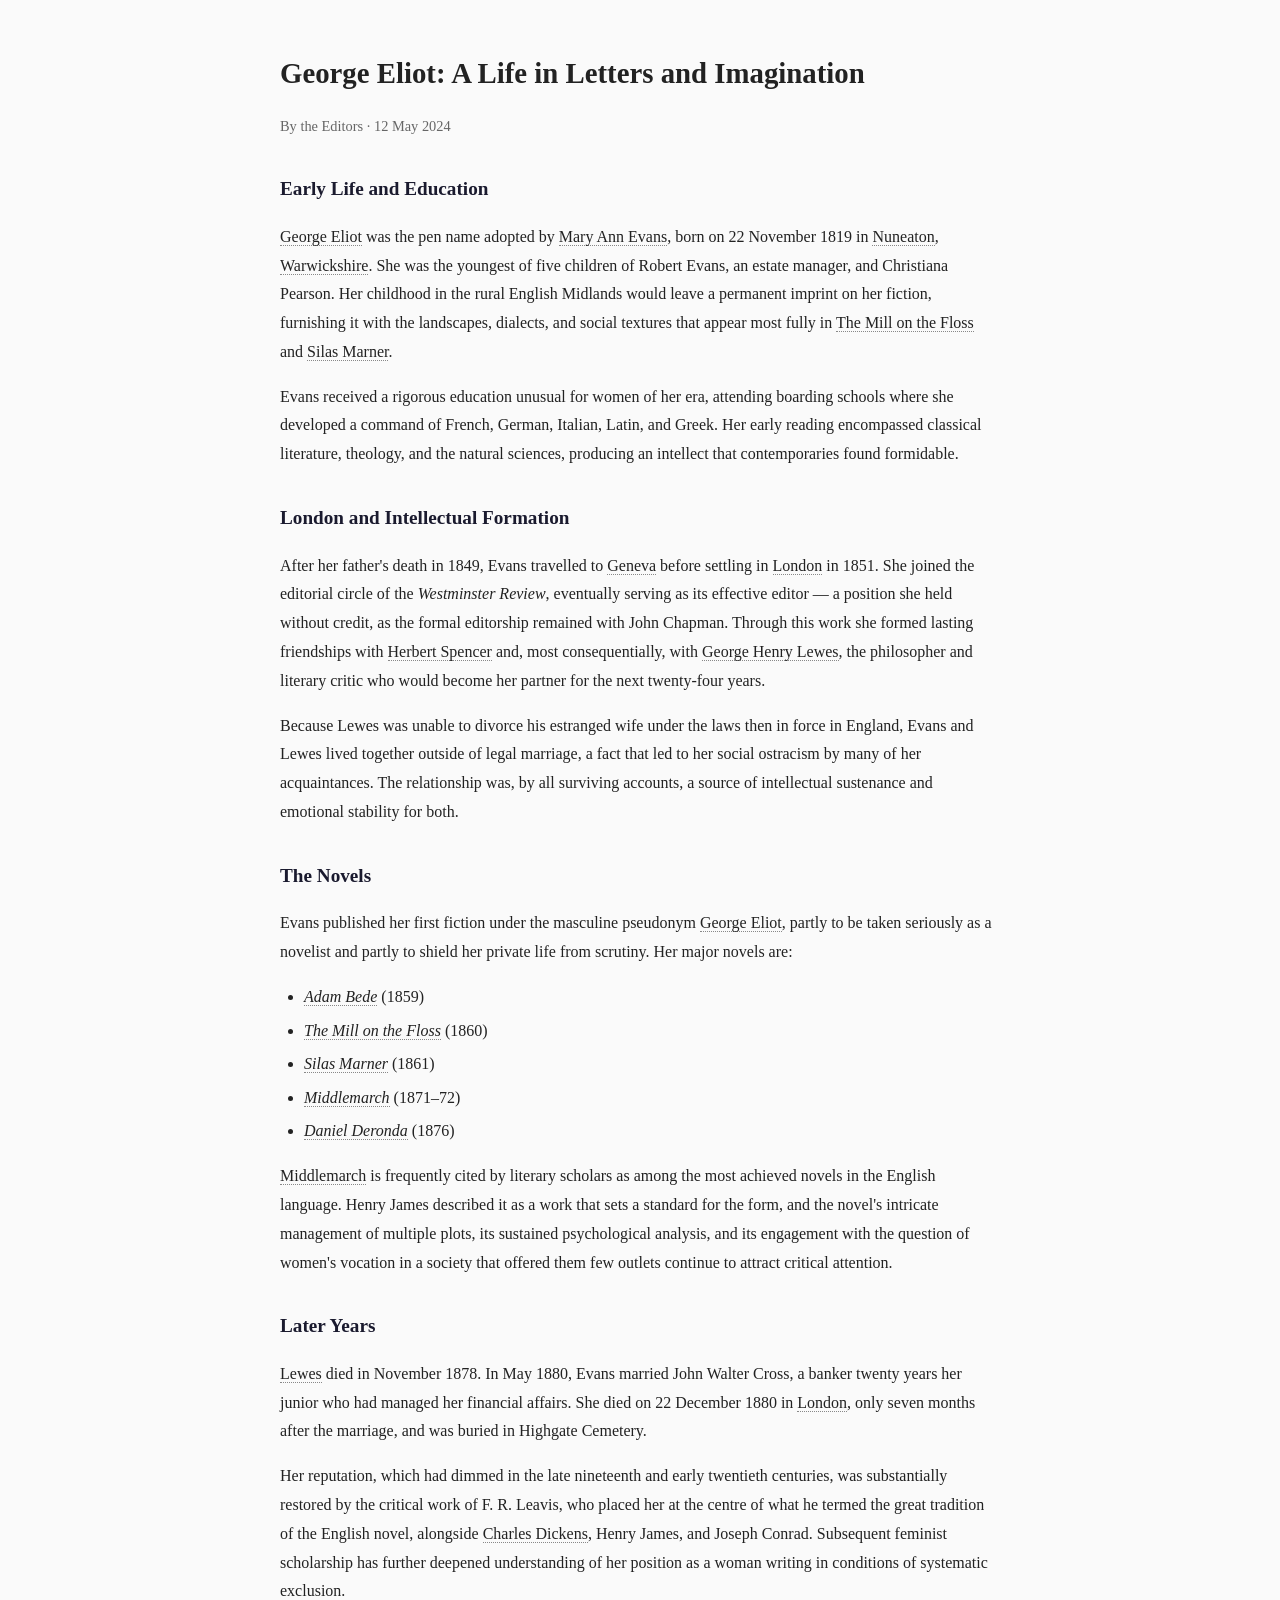
==== ex3-markup/solution/index.html @ 6662dabb "Initial commit: add exercise materials" ====
<!DOCTYPE html>
<html lang="en">
<head>
  <meta charset="UTF-8">
  <meta name="viewport" content="width=device-width, initial-scale=1.0">
  <title>George Eliot — Biography</title>
  <style>
    body {
      font-family: Georgia, serif;
      max-width: 720px;
      margin: 3rem auto;
      padding: 0 1.5rem;
      line-height: 1.8;
      color: #222;
      background: #fafafa;
    }
    h1 { font-size: 1.8rem; margin-bottom: 0.3rem; }
    h2 { font-size: 1.2rem; margin: 2rem 0 0.5rem; color: #1a1a2e; }
    .byline { color: #666; font-size: 0.9rem; margin-bottom: 2rem; }
    ul { padding-left: 1.5rem; }
    li { margin-bottom: 0.3rem; }
  </style>
</head>
<body>

<article>

  <h1>George Eliot: A Life in Letters and Imagination</h1>
  <p class="byline">By the Editors · <time datetime="2024-05-12">12 May 2024</time></p>

  <h2>Early Life and Education</h2>

  <p>
    <span wd="Q173882">George Eliot</span> was the pen name adopted by
    <span wd="Q173882">Mary Ann Evans</span>, born on
    <time datetime="1819-11-22">22 November 1819</time> in
    <span wd="Q184840">Nuneaton</span>,
    <span wd="Q23155">Warwickshire</span>.
    She was the youngest of five children of Robert Evans, an estate manager,
    and Christiana Pearson. Her childhood in the rural English Midlands would
    leave a permanent imprint on her fiction, furnishing it with the landscapes,
    dialects, and social textures that appear most fully in
    <span wd="Q692">The Mill on the Floss</span> and
    <span wd="Q753361">Silas Marner</span>.
  </p>

  <p>
    Evans received a rigorous education unusual for women of her era, attending
    boarding schools where she developed a command of French, German, Italian,
    Latin, and Greek. Her early reading encompassed classical literature,
    theology, and the natural sciences, producing an intellect that
    contemporaries found formidable.
  </p>

  <h2>London and Intellectual Formation</h2>

  <p>
    After her father's death in 1849, Evans travelled to
    <span wd="Q71">Geneva</span>
    before settling in
    <span wd="Q84">London</span>
    in 1851. She joined the editorial circle of the
    <i>Westminster Review</i>, eventually serving as its effective editor — a
    position she held without credit, as the formal editorship remained with
    John Chapman. Through this work she formed lasting friendships with
    <span wd="Q46370">Herbert Spencer</span> and, most consequentially, with
    <span wd="Q318001">George Henry Lewes</span>, the philosopher and literary
    critic who would become her partner for the next twenty-four years.
  </p>

  <p>
    Because Lewes was unable to divorce his estranged wife under the laws then
    in force in England, Evans and Lewes lived together outside of legal
    marriage, a fact that led to her social ostracism by many of her
    acquaintances. The relationship was, by all surviving accounts, a source of
    intellectual sustenance and emotional stability for both.
  </p>

  <h2>The Novels</h2>

  <p>
    Evans published her first fiction under the masculine pseudonym
    <span wd="Q173882">George Eliot</span>, partly to be taken seriously as
    a novelist and partly to shield her private life from scrutiny.
    Her major novels are:
  </p>

  <ul>
    <li><cite><span wd="Q578274">Adam Bede</span></cite> (1859)</li>
    <li><cite><span wd="Q692">The Mill on the Floss</span></cite> (1860)</li>
    <li><cite><span wd="Q753361">Silas Marner</span></cite> (1861)</li>
    <li><cite><span wd="Q161531">Middlemarch</span></cite> (1871–72)</li>
    <li><cite><span wd="Q958810">Daniel Deronda</span></cite> (1876)</li>
  </ul>

  <p>
    <span wd="Q161531">Middlemarch</span> is frequently cited by literary
    scholars as among the most achieved novels in the English language. Henry
    James described it as a work that sets a standard for the form, and the
    novel's intricate management of multiple plots, its sustained psychological
    analysis, and its engagement with the question of women's vocation in a
    society that offered them few outlets continue to attract critical attention.
  </p>

  <h2>Later Years</h2>

  <p>
    <span wd="Q318001">Lewes</span> died in November 1878. In May 1880, Evans
    married John Walter Cross, a banker twenty years her junior who had managed
    her financial affairs. She died on
    <time datetime="1880-12-22">22 December 1880</time> in
    <span wd="Q84">London</span>,
    only seven months after the marriage, and was buried in Highgate Cemetery.
  </p>

  <p>
    Her reputation, which had dimmed in the late nineteenth and early twentieth
    centuries, was substantially restored by the critical work of F. R. Leavis,
    who placed her at the centre of what he termed the great tradition of the
    English novel, alongside
    <span wd="Q5686">Charles Dickens</span>,
    Henry James, and Joseph Conrad. Subsequent feminist scholarship has further
    deepened understanding of her position as a woman writing in conditions of
    systematic exclusion.
  </p>

</article>

<script src="../wd-tooltip.js"></script>
</body>
</html>
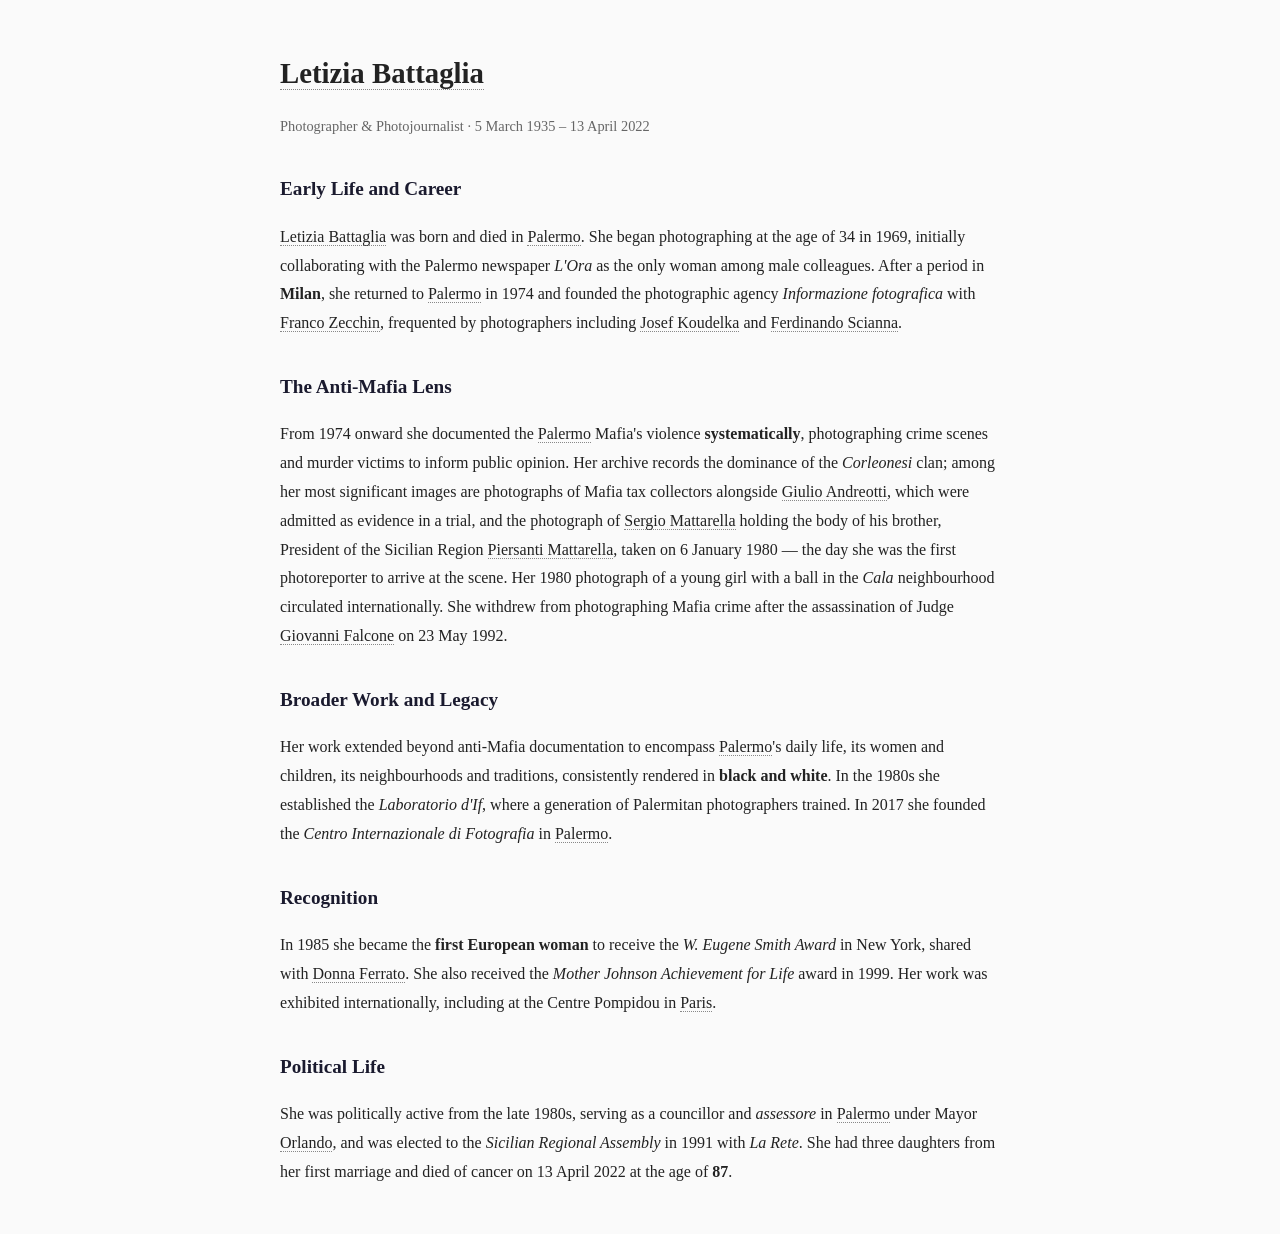
==== commit f2203324: "added exercises" ====
--- a/ex3-markup/solution/index.html
+++ b/ex3-markup/solution/index.html
@@ -3,7 +3,7 @@
 <head>
   <meta charset="UTF-8">
   <meta name="viewport" content="width=device-width, initial-scale=1.0">
-  <title>George Eliot — Biography</title>
+  <title>Letizia Battaglia — Photographer</title>
   <style>
     body {
       font-family: Georgia, serif;
@@ -17,115 +17,95 @@
     h1 { font-size: 1.8rem; margin-bottom: 0.3rem; }
     h2 { font-size: 1.2rem; margin: 2rem 0 0.5rem; color: #1a1a2e; }
     .byline { color: #666; font-size: 0.9rem; margin-bottom: 2rem; }
-    ul { padding-left: 1.5rem; }
-    li { margin-bottom: 0.3rem; }
+
+    /* wd-tooltip.js adds interactive behaviour to span[wd] elements.
+       You do not need to style them — the script handles it. */
   </style>
 </head>
 <body>
 
 <article>
 
-  <h1>George Eliot: A Life in Letters and Imagination</h1>
-  <p class="byline">By the Editors · <time datetime="2024-05-12">12 May 2024</time></p>
+  <h1><span wd="Q467911">Letizia Battaglia</span></h1>
+  <p class="byline">
+    Photographer &amp; Photojournalist ·
+    <time datetime="1935-03-05">5 March 1935</time> –
+    <time datetime="2022-04-13">13 April 2022</time>
+  </p>
 
-  <h2>Early Life and Education</h2>
+  <h2>Early Life and Career</h2>
 
   <p>
-    <span wd="Q173882">George Eliot</span> was the pen name adopted by
-    <span wd="Q173882">Mary Ann Evans</span>, born on
-    <time datetime="1819-11-22">22 November 1819</time> in
-    <span wd="Q184840">Nuneaton</span>,
-    <span wd="Q23155">Warwickshire</span>.
-    She was the youngest of five children of Robert Evans, an estate manager,
-    and Christiana Pearson. Her childhood in the rural English Midlands would
-    leave a permanent imprint on her fiction, furnishing it with the landscapes,
-    dialects, and social textures that appear most fully in
-    <span wd="Q692">The Mill on the Floss</span> and
-    <span wd="Q753361">Silas Marner</span>.
+    <span wd="Q467911">Letizia Battaglia</span> was born and died in
+    <span wd="Q2656">Palermo</span>. She began photographing at the age of 34 in
+    <time datetime="1969">1969</time>, initially collaborating with the Palermo newspaper
+    <em>L'Ora</em> as the only woman among male colleagues.
+    After a period in <strong>Milan</strong>, she returned to
+    <span wd="Q2656">Palermo</span> in <time datetime="1974">1974</time> and founded
+    the photographic agency <em>Informazione fotografica</em> with
+    <span wd="Q103783702">Franco Zecchin</span>, frequented by photographers including
+    <span wd="Q918352">Josef Koudelka</span> and
+    <span wd="Q3068737">Ferdinando Scianna</span>.
   </p>
 
+  <h2>The Anti-Mafia Lens</h2>
+
   <p>
-    Evans received a rigorous education unusual for women of her era, attending
-    boarding schools where she developed a command of French, German, Italian,
-    Latin, and Greek. Her early reading encompassed classical literature,
-    theology, and the natural sciences, producing an intellect that
-    contemporaries found formidable.
+    From <time datetime="1974">1974</time> onward she documented the
+    <span wd="Q2656">Palermo</span> Mafia's violence <strong>systematically</strong>,
+    photographing crime scenes and murder victims to inform public opinion.
+    Her archive records the dominance of the <em>Corleonesi</em> clan; among her most
+    significant images are photographs of Mafia tax collectors alongside
+    <span wd="Q50005">Giulio Andreotti</span>, which were admitted as evidence in a trial,
+    and the photograph of <span wd="Q3956186">Sergio Mattarella</span> holding the body
+    of his brother, President of the Sicilian Region
+    <span wd="Q2063147">Piersanti Mattarella</span>, taken on
+    <time datetime="1980-01-06">6 January 1980</time> — the day she was the first
+    photoreporter to arrive at the scene. Her <time datetime="1980">1980</time> photograph
+    of a young girl with a ball in the <em>Cala</em> neighbourhood circulated
+    internationally. She withdrew from photographing Mafia crime after the assassination
+    of Judge <span wd="Q207073">Giovanni Falcone</span> on
+    <time datetime="1992-05-23">23 May 1992</time>.
   </p>
 
-  <h2>London and Intellectual Formation</h2>
+  <h2>Broader Work and Legacy</h2>
 
   <p>
-    After her father's death in 1849, Evans travelled to
-    <span wd="Q71">Geneva</span>
-    before settling in
-    <span wd="Q84">London</span>
-    in 1851. She joined the editorial circle of the
-    <i>Westminster Review</i>, eventually serving as its effective editor — a
-    position she held without credit, as the formal editorship remained with
-    John Chapman. Through this work she formed lasting friendships with
-    <span wd="Q46370">Herbert Spencer</span> and, most consequentially, with
-    <span wd="Q318001">George Henry Lewes</span>, the philosopher and literary
-    critic who would become her partner for the next twenty-four years.
+    Her work extended beyond anti-Mafia documentation to encompass
+    <span wd="Q2656">Palermo</span>'s daily life, its women and children, its
+    neighbourhoods and traditions, consistently rendered in
+    <strong>black and white</strong>. In the 1980s she established the
+    <em>Laboratorio d'If</em>, where a generation of Palermitan photographers trained.
+    In <time datetime="2017">2017</time> she founded the
+    <em>Centro Internazionale di Fotografia</em> in <span wd="Q2656">Palermo</span>.
   </p>
 
+  <h2>Recognition</h2>
+
   <p>
-    Because Lewes was unable to divorce his estranged wife under the laws then
-    in force in England, Evans and Lewes lived together outside of legal
-    marriage, a fact that led to her social ostracism by many of her
-    acquaintances. The relationship was, by all surviving accounts, a source of
-    intellectual sustenance and emotional stability for both.
+    In <time datetime="1985">1985</time> she became the
+    <strong>first European woman</strong> to receive the
+    <em>W. Eugene Smith Award</em> in New York, shared with
+    <span wd="Q11821277">Donna Ferrato</span>. She also received the
+    <em>Mother Johnson Achievement for Life</em> award in
+    <time datetime="1999">1999</time>. Her work was exhibited internationally,
+    including at the Centre Pompidou in <span wd="Q90">Paris</span>.
   </p>
 
-  <h2>The Novels</h2>
+  <h2>Political Life</h2>
 
   <p>
-    Evans published her first fiction under the masculine pseudonym
-    <span wd="Q173882">George Eliot</span>, partly to be taken seriously as
-    a novelist and partly to shield her private life from scrutiny.
-    Her major novels are:
-  </p>
-
-  <ul>
-    <li><cite><span wd="Q578274">Adam Bede</span></cite> (1859)</li>
-    <li><cite><span wd="Q692">The Mill on the Floss</span></cite> (1860)</li>
-    <li><cite><span wd="Q753361">Silas Marner</span></cite> (1861)</li>
-    <li><cite><span wd="Q161531">Middlemarch</span></cite> (1871–72)</li>
-    <li><cite><span wd="Q958810">Daniel Deronda</span></cite> (1876)</li>
-  </ul>
-
-  <p>
-    <span wd="Q161531">Middlemarch</span> is frequently cited by literary
-    scholars as among the most achieved novels in the English language. Henry
-    James described it as a work that sets a standard for the form, and the
-    novel's intricate management of multiple plots, its sustained psychological
-    analysis, and its engagement with the question of women's vocation in a
-    society that offered them few outlets continue to attract critical attention.
-  </p>
-
-  <h2>Later Years</h2>
-
-  <p>
-    <span wd="Q318001">Lewes</span> died in November 1878. In May 1880, Evans
-    married John Walter Cross, a banker twenty years her junior who had managed
-    her financial affairs. She died on
-    <time datetime="1880-12-22">22 December 1880</time> in
-    <span wd="Q84">London</span>,
-    only seven months after the marriage, and was buried in Highgate Cemetery.
-  </p>
-
-  <p>
-    Her reputation, which had dimmed in the late nineteenth and early twentieth
-    centuries, was substantially restored by the critical work of F. R. Leavis,
-    who placed her at the centre of what he termed the great tradition of the
-    English novel, alongside
-    <span wd="Q5686">Charles Dickens</span>,
-    Henry James, and Joseph Conrad. Subsequent feminist scholarship has further
-    deepened understanding of her position as a woman writing in conditions of
-    systematic exclusion.
+    She was politically active from the late 1980s, serving as a councillor
+    and <i>assessore</i> in <span wd="Q2656">Palermo</span> under Mayor
+    <span wd="Q703503">Orlando</span>, and was elected to the
+    <em>Sicilian Regional Assembly</em> in <time datetime="1991">1991</time>
+    with <em>La Rete</em>. She had three daughters from her first marriage
+    and died of cancer on <time datetime="2022-04-13">13 April 2022</time>
+    at the age of <strong>87</strong>.
   </p>
 
 </article>
 
-<script src="../wd-tooltip.js"></script>
+<script src="wd-tooltip.js"></script>
 </body>
 </html>
